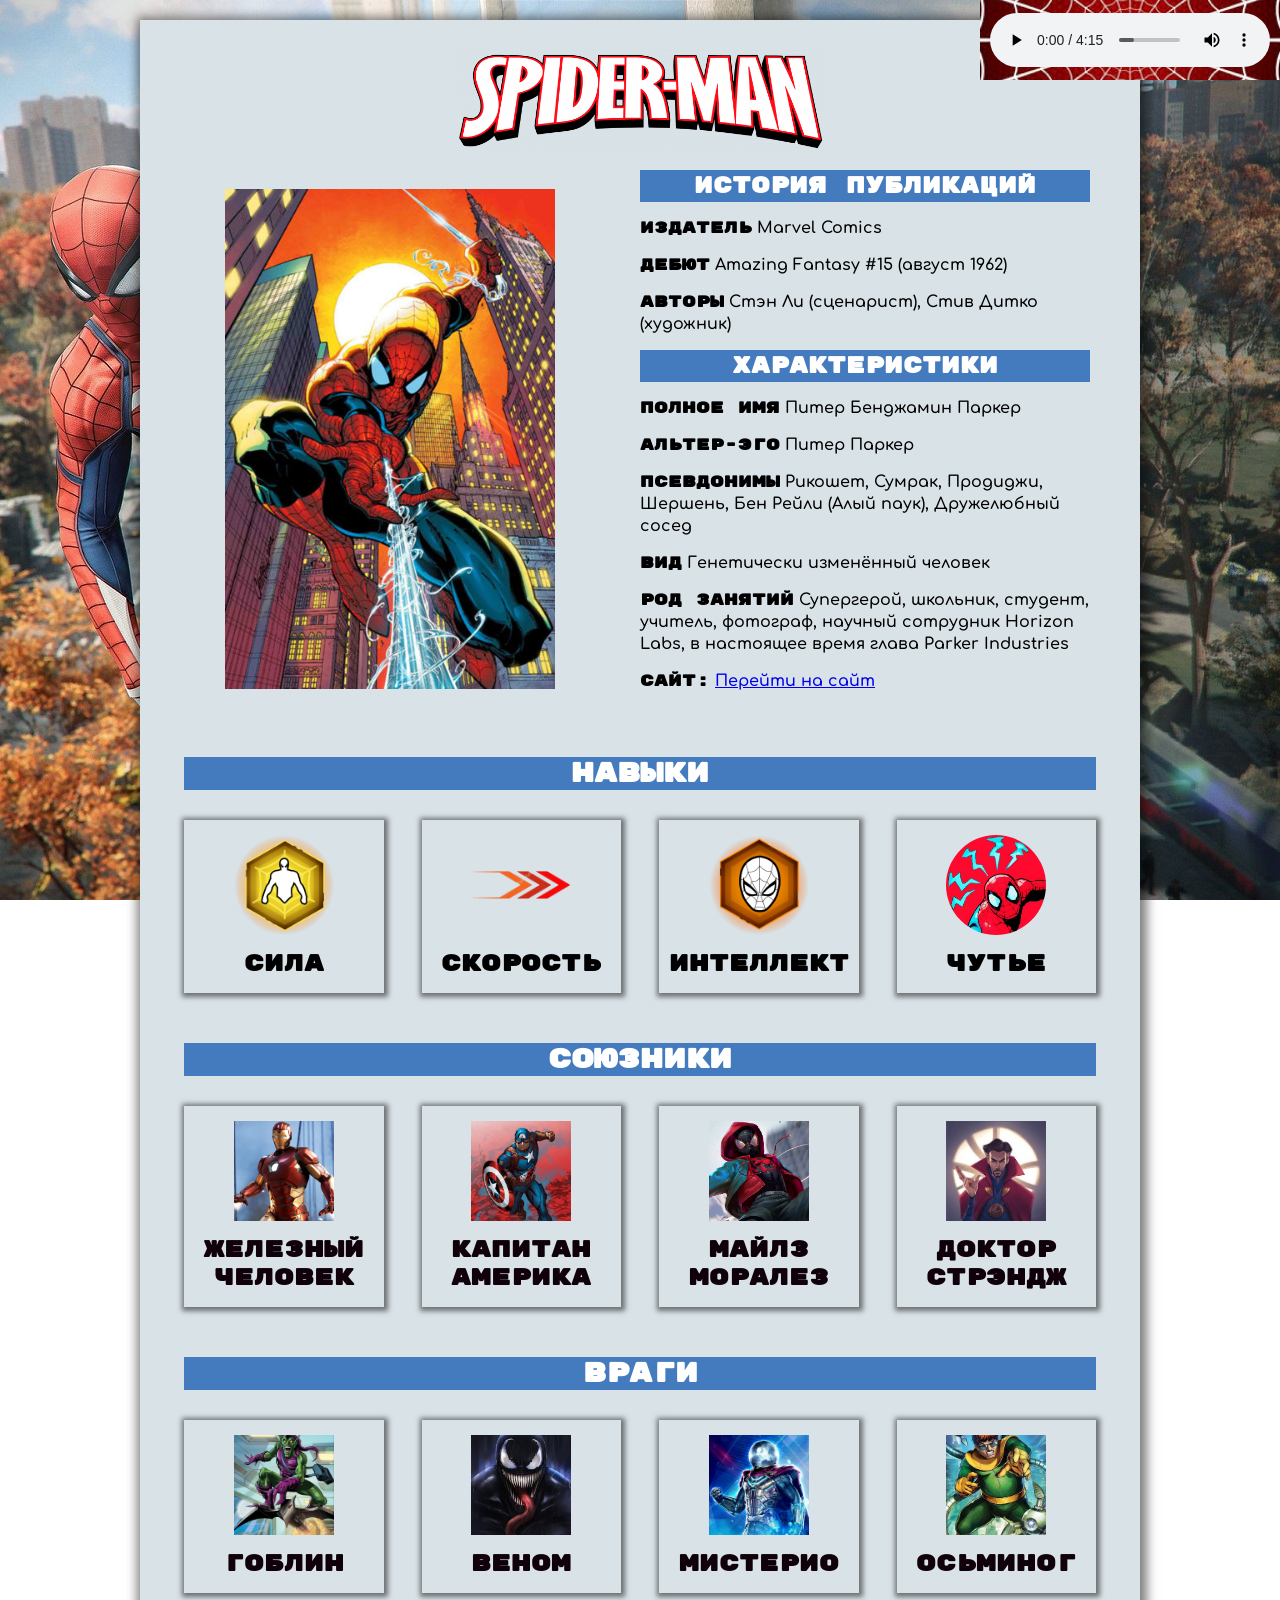
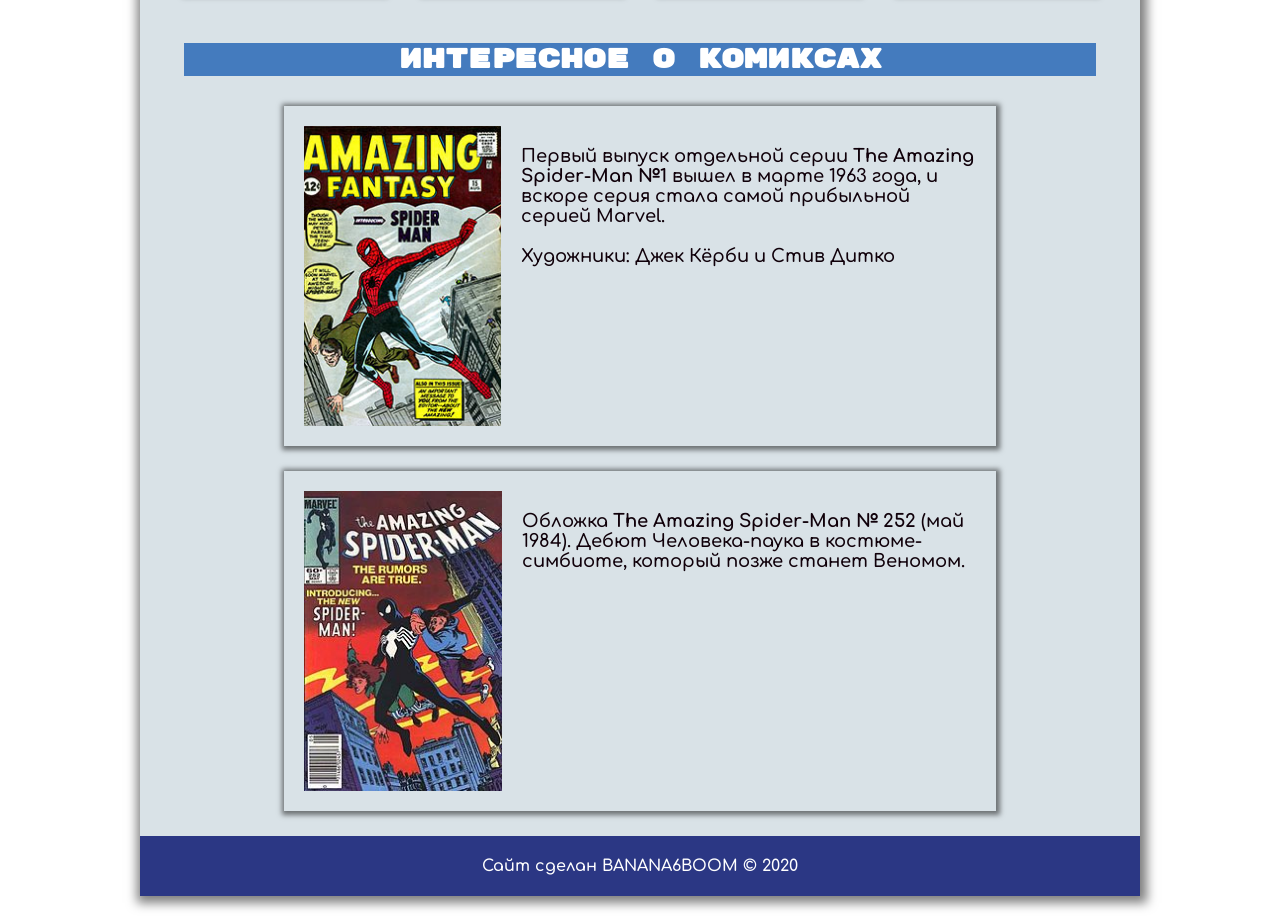
==== index.html @ 51e227b0 "Add files via upload" ====
<!DOCTYPE html>
<html lang="en">

<head>
    <meta charset="UTF-8">
    <meta name="viewport" content="width=device-width, initial-scale=1.0">
    <link rel="stylesheet" href="css/app.css">
    <link href="https://fonts.googleapis.com/css2?family=Architects+Daughter&family=Rubik+Mono+One&display=swap"
        rel="stylesheet">
    <link href="https://fonts.googleapis.com/css2?family=Comfortaa:wght@400;500;600;700&display=swap" rel="stylesheet">
    <title>Spider Man Wiki</title>
</head>

<body>
    <main class="main">
        <div class="audio-player">
            <audio controls autoplay>
                <source src="./audio/Spider-Man Theme Song Trap Remix.mp3" type="audio/mpeg">
            </audio>
        </div>
        <div class="container">
            <div class="main-logo"></div>
            <section class="info">
                <div class="info-column">
                    <div class="info-img"></div>
                </div>
                <div class="info-column">
                    <p class="text-bg">История публикаций</p>
                    <p><span>Издатель</span> Marvel Comics</p>
                    <p><span>Дебют</span> Amazing Fantasy #15 (август 1962)</p>
                    <p><span>Авторы</span> Стэн Ли (сценарист), Стив Дитко (художник)</p>
                    <p class="text-bg">Характеристики</p>
                    <p><span>Полное имя</span> Питер Бенджамин Паркер</p>
                    <p><span>Альтер-эго</span> Питер Паркер</p>
                    <p><span>Псевдонимы</span> Рикошет, Сумрак, Продиджи, Шершень, Бен Рейли (Алый паук), Дружелюбный
                        сосед</p>
                    <p><span>Вид</span> Генетически изменённый человек</p>
                    <p><span>Род занятий</span> Супергерой, школьник, студент, учитель, фотограф, научный сотрудник
                        Horizon Labs, в
                        настоящее время глава Parker Industries</p>
                    <p><span>Сайт:</span> <a target="_blank" href="https://marvel.fandom.com/wiki/Spider-Man">Перейти на
                            сайт</a></p>

                </div>
            </section>
            <section class="skills section">
                <h2>Навыки</h2>
                <div class="ally section-item">
                    <div class="img">
                        <img src="./images/strength.png" alt="Сила">
                    </div>
                    <p class="name">Сила</p>
                </div>
                <div class="ally section-item">
                    <div class="img">
                        <img src="./images/speed.png" alt="Скорость">
                    </div>
                    <p class="name">Скорость</p>
                </div>
                <div class="ally section-item">
                    <div class="img">
                        <img src="./images/intellect.png" alt="Интеллект">
                    </div>
                    <p class="name">Интеллект</p>
                </div>
                <div class="ally section-item">
                    <div class="img">
                        <img src="./images/feel.jpg" alt="Чутье">
                    </div>
                    <p class="name">Чутье</p>
                </div>
            </section>
            <section class="allies section">
                <h2>Союзники</h2>
                <a href="https://marvel.fandom.com/wiki/Tony_Stark" target="_blank" class="section-item">
                    <div class="img">
                        <img class="enemy-img" src="./images/iron-man.jpg" alt="Железный человек">
                    </div>
                    <p class="name">Железный человек</p>
                </a>
                <a href="https://marvel.fandom.com/wiki/Captain_America" target="_blank" class="section-item">
                    <div class="img">
                        <img class="enemy-img" src="./images/america.jpg" alt="Капитан Америка">
                    </div>
                    <p class="name">Капитан Америка</p>
                </a>
                <a href="https://marvel.fandom.com/wiki/Miles_Morales_(Earth-1610)" target="_blank"
                    class="section-item">
                    <div class="img">
                        <img class="enemy-img" src="./images/miles-morales.jpg" alt="Майлз Моралез">
                    </div>
                    <p class="name">Майлз Моралез</p>
                </a>
                <a href="https://marvel.fandom.com/wiki/Doctor_Strange" target="_blank" class="section-item">
                    <div class="img">
                        <img class="enemy-img" src="./images/strange.jpg" alt="Доктор Стрэндж">
                    </div>
                    <p class="name">Доктор Стрэндж</p>
                </a>
            </section>
            <section class="enemies section">
                <h2>Враги</h2>
                <a href="https://marvel.fandom.com/wiki/Norman_Osborn" target="_blank" class="skill section-item">
                    <div class="img">
                        <img class="enemy-img" src="./images/goblin.jpg" alt="Гоблин">
                    </div>
                    <p class="name">Гоблин</p>
                </a>
                <a href="https://marvel.fandom.com/wiki/Venom" target="_blank" class="skill section-item">
                    <div class="img">
                        <img class="enemy-img" src="./images/venom.jpg" alt="Venom">
                    </div>
                    <p class="name">Веном</p>
                </a>
                <a href="https://marvel.fandom.com/wiki/Mysterio" target="_blank" class="skill section-item">
                    <div class="img">
                        <img class="enemy-img" src="./images/misterio.jpg" alt="Мистерио">
                    </div>
                    <p class="name">Мистерио</p>
                </a>
                <a href="https://marvel.fandom.com/wiki/Doctor_Octopus" target="_blank" class="skill section-item">
                    <div class="img">
                        <img class="enemy-img" src="./images/octopus.jpg" alt="Осьминог">
                    </div>
                    <p class="name">Осьминог</p>
                </a>
            </section>
            <section class="section">
                <h2>Интересное о комиксах</h2>
                <a href="https://www.marvel.com/comics/series/1987/the_amazing_spider-man_1963_-_1998" target="_blank"
                    class="comics-item">
                    <img src="./images/first-comics.jpg" alt="Comics">
                    <p>Первый выпуск отдельной серии <b>The Amazing Spider-Man №1</b> вышел в марте 1963 года, и вскоре
                        серия
                        стала самой прибыльной серией Marvel.<br><br>Художники: Джек Кёрби и Стив Дитко</p>
                </a>
                <a href="https://marvel.fandom.com/wiki/Amazing_Spider-Man_Vol_1_252" target="_blank"
                    class="comics-item">
                    <img src="./images/comics.jpg" alt="Comics">
                    <p>Обложка <b>The Amazing Spider-Man № 252</b> (май 1984). Дебют Человека-паука в костюме-симбиоте,
                        который
                        позже станет Веномом.</p>
                </a>
            </section>
            <div class="footer">
                Сайт сделан BANANA6BOOM &copy; 2020
            </div>
        </div>
    </main>
</body>

</html>
---- css/app.css ----
:root {
  --black: #10000a;
  --blue: #447bbe;
  --comforta: "Comfortaa", cursive;
  --crimson: #df1f2d;
  --darkblue: #2b3784;
  --darkblue2: #0a2b4e;
  --darkred: #b11313;
  --gray: #d9e2e7;
  --rubik: "Rubik Mono One", sans-serif;
  --shadow: rgba(0,0,0,.5);
  --white: #fff;
}

* {
  box-sizing: border-box;
  margin: 0;
  padding: 0;
}

body {
  font-family: var(--comforta);
  font-weight: 600;
}

.container {
  max-width: 1000px;
  margin: 0 auto;
  padding: 30px 0 0;
  background-color: var(--gray);
  box-shadow: 2px 2px 10px 5px var(--shadow);
}

.main-logo {
  width: 100%;
  height: auto;
  min-height: 100px;
  margin: 0 auto 20px;
  background: url("../images/spider-man-logo.png") 50% 50% no-repeat;
  background-size: contain;
}

.main {
  position: relative;
  padding: 20px 0;
  background: url("../images/bg1.jpg") 50% 50% no-repeat;
  background-attachment: fixed;
  background-size: cover;
}

.audio-player {
  position: fixed;
  top: 0;
  right: 0;
  display: flex;
  align-items: center;
  justify-content: center;
  width: 300px;
  height: 80px;
  padding: 10px;
  background: url("../images/web.jpg") 50% 50% no-repeat;
  background-size: cover;
}

.info {
  display: flex;
  align-items: center;
  justify-content: space-between;
}

.info-column {
  width: 50%;
  min-height: 500px;
}

.info-column:last-child {
  padding-right: 50px;
}
.info-column:last-child p {
  margin-bottom: 15px;
  line-height: 22px;
}
.info-column:last-child span {
  font-family: var(--rubik);
}
.info-img {
  width: 80%;
  height: auto;
  min-height: 500px;
  margin: 0 auto;
  background: url("../images/AmazingSpiderMan.jpg") 50% 50% no-repeat;
  background-size: contain;
}

.text-bg {
  padding: 5px 0;
  text-align: center;
  color: var(--white);
  background-color: var(--blue);
  font-family: var(--rubik);
  font-size: 22px;
}

.section {
  display: flex;
  align-items: center;
  flex-wrap: wrap;
  justify-content: space-around;
  margin-top: 50px;
  padding: 0 25px;
}

.section a {
  text-decoration: none;
  color: var(--black);
}

h2 {
  width: 96%;
  margin-bottom: 30px;
  text-align: center;
  color: var(--white);
  background-color: var(--blue);
  font-family: var(--rubik);
  font-size: 27px;
}

.section-item {
  width: 21%;
  min-width: 180px;
  padding: 15px 0;
  cursor: pointer;
  transition: all .3s ease-in;
  box-shadow: 1px 1px 5px 3px var(--shadow);
}
.section-item:hover {
  transition: all .3s ease-in;
  transform: scale(1.1);
}

.img img {
  display: block;
  width: 100px;
  height: 100px;
  margin: 0 auto;
  border-radius: 50%;

  object-fit: contain;
}

.name {
  margin-top: 15px;
  text-align: center;
  font-family: var(--rubik);
  font-size: 23px;
}

.enemy-img {
  border-radius: 0 !important;

  object-fit: cover !important;
}

.comics-item {
  display: flex;
  width: 75%;
  margin: 0 auto;
  margin-bottom: 25px;
  padding: 15px;
  transition: .3s ease-in;
  border: 5px solid transparent;
  box-shadow: 1px 1px 5px 3px var(--shadow);
}

.comics-item:hover {
  transition: .3s ease-in;
  border-color: var(--crimson);
}

.comics-item img {
  width: 200px;
  height: 300px;

  object-fit: contain;
}

.comics-item p {
  padding-top: 20px;
  padding-left: 20px;
  font-size: 18px;
  line-height: 20px;
}

.footer {
    height: 60px;
    background-color: var(--darkblue);
    color: var(--white);
    text-align: center;
    line-height: 60px;
}
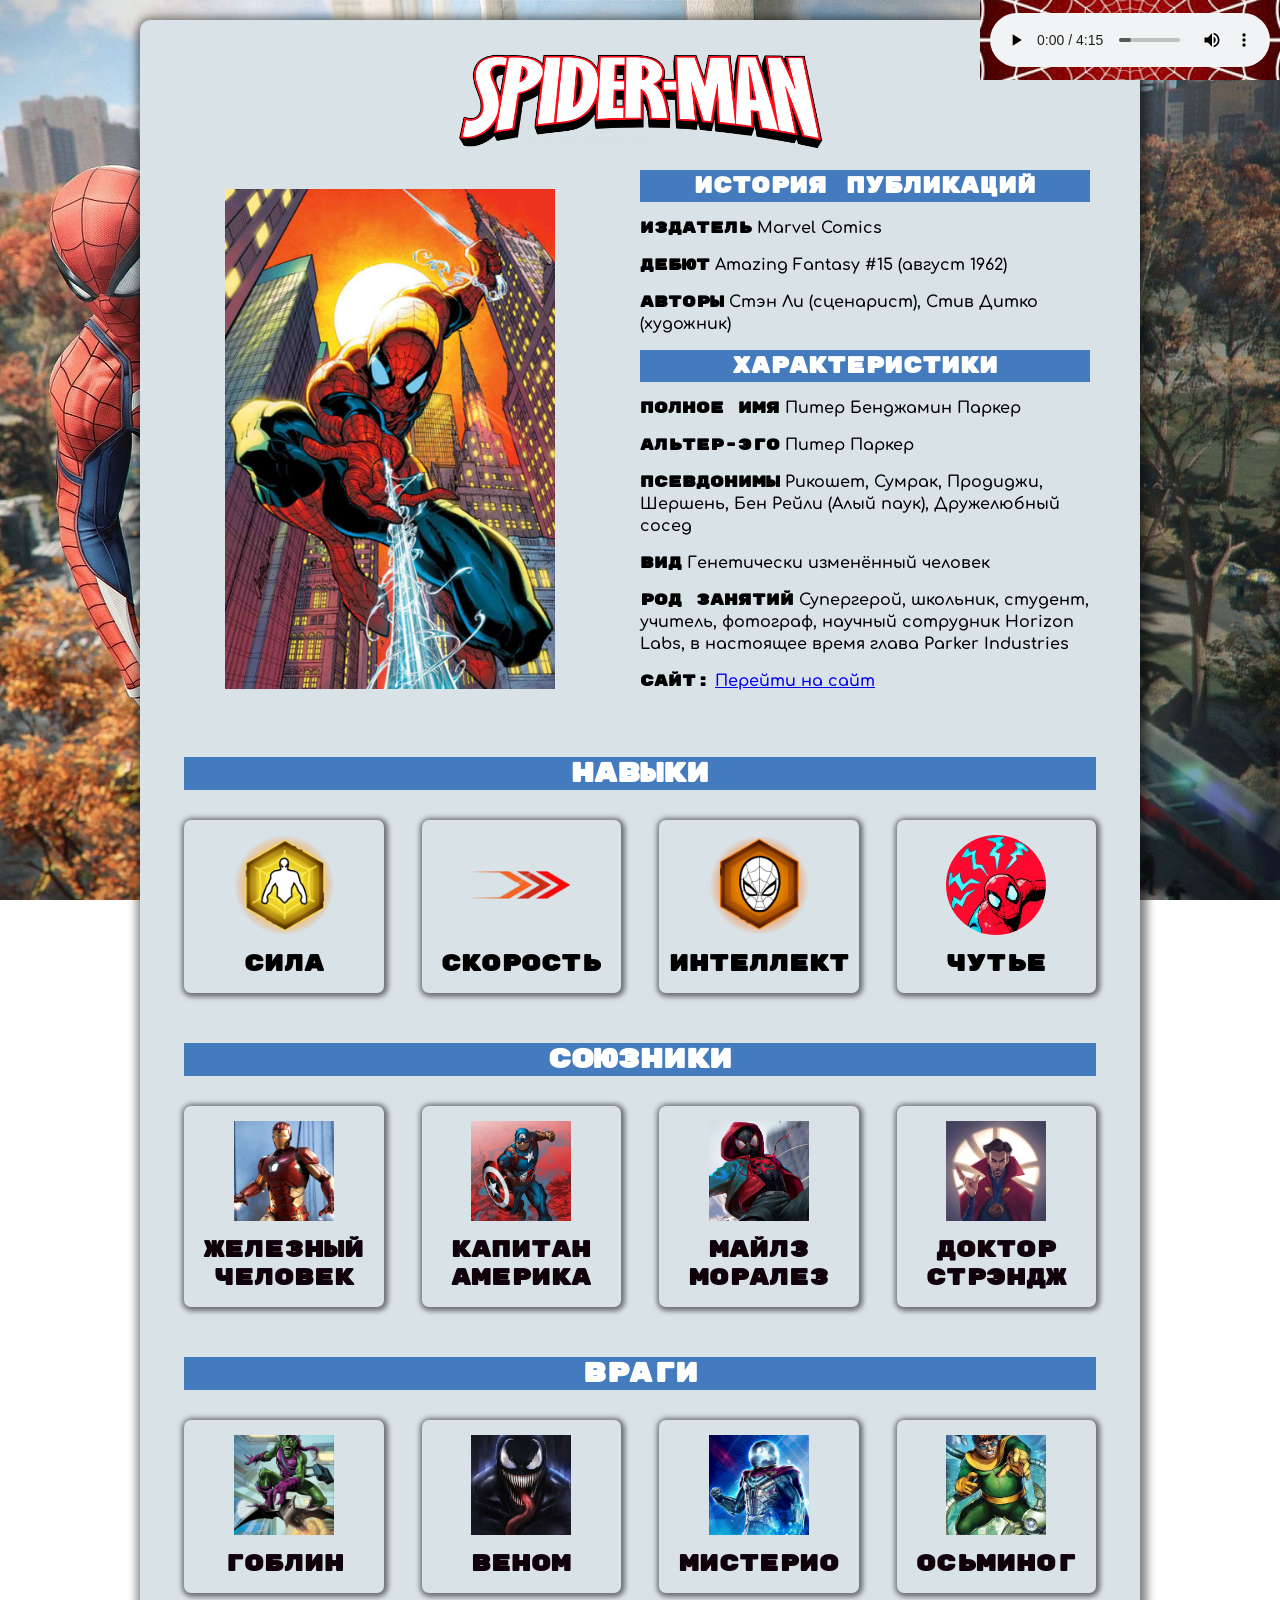
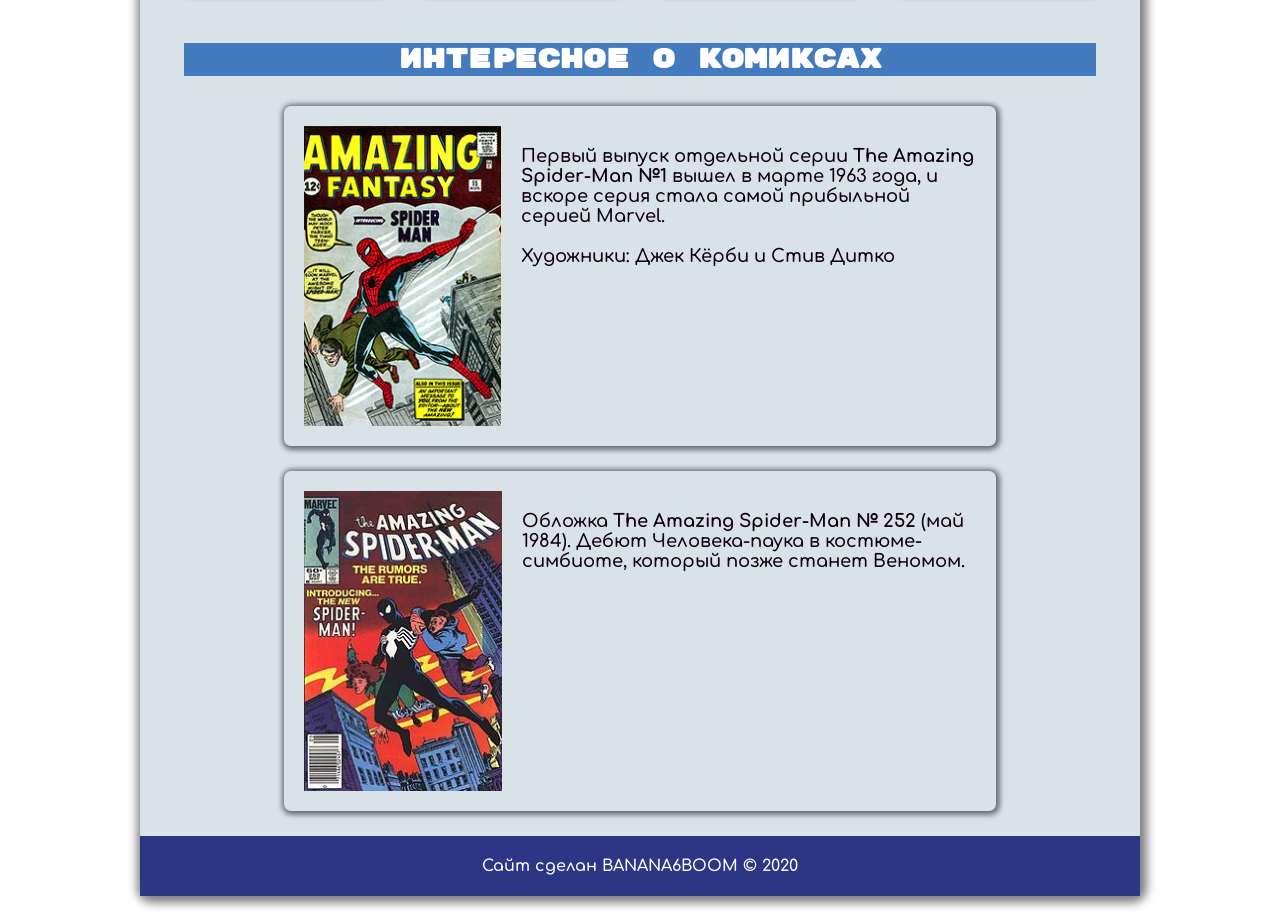
==== commit ed549b28: "add css styles" ====
--- a/index.html
+++ b/index.html
@@ -1,152 +1,152 @@
-<!DOCTYPE html>
-<html lang="en">
-
-<head>
-    <meta charset="UTF-8">
-    <meta name="viewport" content="width=device-width, initial-scale=1.0">
-    <link rel="stylesheet" href="css/app.css">
-    <link href="https://fonts.googleapis.com/css2?family=Architects+Daughter&family=Rubik+Mono+One&display=swap"
-        rel="stylesheet">
-    <link href="https://fonts.googleapis.com/css2?family=Comfortaa:wght@400;500;600;700&display=swap" rel="stylesheet">
-    <title>Spider Man Wiki</title>
-</head>
-
-<body>
-    <main class="main">
-        <div class="audio-player">
-            <audio controls autoplay>
-                <source src="./audio/Spider-Man Theme Song Trap Remix.mp3" type="audio/mpeg">
-            </audio>
-        </div>
-        <div class="container">
-            <div class="main-logo"></div>
-            <section class="info">
-                <div class="info-column">
-                    <div class="info-img"></div>
-                </div>
-                <div class="info-column">
-                    <p class="text-bg">История публикаций</p>
-                    <p><span>Издатель</span> Marvel Comics</p>
-                    <p><span>Дебют</span> Amazing Fantasy #15 (август 1962)</p>
-                    <p><span>Авторы</span> Стэн Ли (сценарист), Стив Дитко (художник)</p>
-                    <p class="text-bg">Характеристики</p>
-                    <p><span>Полное имя</span> Питер Бенджамин Паркер</p>
-                    <p><span>Альтер-эго</span> Питер Паркер</p>
-                    <p><span>Псевдонимы</span> Рикошет, Сумрак, Продиджи, Шершень, Бен Рейли (Алый паук), Дружелюбный
-                        сосед</p>
-                    <p><span>Вид</span> Генетически изменённый человек</p>
-                    <p><span>Род занятий</span> Супергерой, школьник, студент, учитель, фотограф, научный сотрудник
-                        Horizon Labs, в
-                        настоящее время глава Parker Industries</p>
-                    <p><span>Сайт:</span> <a target="_blank" href="https://marvel.fandom.com/wiki/Spider-Man">Перейти на
-                            сайт</a></p>
-
-                </div>
-            </section>
-            <section class="skills section">
-                <h2>Навыки</h2>
-                <div class="ally section-item">
-                    <div class="img">
-                        <img src="./images/strength.png" alt="Сила">
-                    </div>
-                    <p class="name">Сила</p>
-                </div>
-                <div class="ally section-item">
-                    <div class="img">
-                        <img src="./images/speed.png" alt="Скорость">
-                    </div>
-                    <p class="name">Скорость</p>
-                </div>
-                <div class="ally section-item">
-                    <div class="img">
-                        <img src="./images/intellect.png" alt="Интеллект">
-                    </div>
-                    <p class="name">Интеллект</p>
-                </div>
-                <div class="ally section-item">
-                    <div class="img">
-                        <img src="./images/feel.jpg" alt="Чутье">
-                    </div>
-                    <p class="name">Чутье</p>
-                </div>
-            </section>
-            <section class="allies section">
-                <h2>Союзники</h2>
-                <a href="https://marvel.fandom.com/wiki/Tony_Stark" target="_blank" class="section-item">
-                    <div class="img">
-                        <img class="enemy-img" src="./images/iron-man.jpg" alt="Железный человек">
-                    </div>
-                    <p class="name">Железный человек</p>
-                </a>
-                <a href="https://marvel.fandom.com/wiki/Captain_America" target="_blank" class="section-item">
-                    <div class="img">
-                        <img class="enemy-img" src="./images/america.jpg" alt="Капитан Америка">
-                    </div>
-                    <p class="name">Капитан Америка</p>
-                </a>
-                <a href="https://marvel.fandom.com/wiki/Miles_Morales_(Earth-1610)" target="_blank"
-                    class="section-item">
-                    <div class="img">
-                        <img class="enemy-img" src="./images/miles-morales.jpg" alt="Майлз Моралез">
-                    </div>
-                    <p class="name">Майлз Моралез</p>
-                </a>
-                <a href="https://marvel.fandom.com/wiki/Doctor_Strange" target="_blank" class="section-item">
-                    <div class="img">
-                        <img class="enemy-img" src="./images/strange.jpg" alt="Доктор Стрэндж">
-                    </div>
-                    <p class="name">Доктор Стрэндж</p>
-                </a>
-            </section>
-            <section class="enemies section">
-                <h2>Враги</h2>
-                <a href="https://marvel.fandom.com/wiki/Norman_Osborn" target="_blank" class="skill section-item">
-                    <div class="img">
-                        <img class="enemy-img" src="./images/goblin.jpg" alt="Гоблин">
-                    </div>
-                    <p class="name">Гоблин</p>
-                </a>
-                <a href="https://marvel.fandom.com/wiki/Venom" target="_blank" class="skill section-item">
-                    <div class="img">
-                        <img class="enemy-img" src="./images/venom.jpg" alt="Venom">
-                    </div>
-                    <p class="name">Веном</p>
-                </a>
-                <a href="https://marvel.fandom.com/wiki/Mysterio" target="_blank" class="skill section-item">
-                    <div class="img">
-                        <img class="enemy-img" src="./images/misterio.jpg" alt="Мистерио">
-                    </div>
-                    <p class="name">Мистерио</p>
-                </a>
-                <a href="https://marvel.fandom.com/wiki/Doctor_Octopus" target="_blank" class="skill section-item">
-                    <div class="img">
-                        <img class="enemy-img" src="./images/octopus.jpg" alt="Осьминог">
-                    </div>
-                    <p class="name">Осьминог</p>
-                </a>
-            </section>
-            <section class="section">
-                <h2>Интересное о комиксах</h2>
-                <a href="https://www.marvel.com/comics/series/1987/the_amazing_spider-man_1963_-_1998" target="_blank"
-                    class="comics-item">
-                    <img src="./images/first-comics.jpg" alt="Comics">
-                    <p>Первый выпуск отдельной серии <b>The Amazing Spider-Man №1</b> вышел в марте 1963 года, и вскоре
-                        серия
-                        стала самой прибыльной серией Marvel.<br><br>Художники: Джек Кёрби и Стив Дитко</p>
-                </a>
-                <a href="https://marvel.fandom.com/wiki/Amazing_Spider-Man_Vol_1_252" target="_blank"
-                    class="comics-item">
-                    <img src="./images/comics.jpg" alt="Comics">
-                    <p>Обложка <b>The Amazing Spider-Man № 252</b> (май 1984). Дебют Человека-паука в костюме-симбиоте,
-                        который
-                        позже станет Веномом.</p>
-                </a>
-            </section>
-            <div class="footer">
-                Сайт сделан BANANA6BOOM &copy; 2020
-            </div>
-        </div>
-    </main>
-</body>
-
+<!DOCTYPE html>
+<html lang="en">
+
+<head>
+    <meta charset="UTF-8">
+    <meta name="viewport" content="width=device-width, initial-scale=1.0">
+    <link rel="stylesheet" href="css/app.css">
+    <link href="https://fonts.googleapis.com/css2?family=Architects+Daughter&family=Rubik+Mono+One&display=swap"
+        rel="stylesheet">
+    <link href="https://fonts.googleapis.com/css2?family=Comfortaa:wght@400;500;600;700&display=swap" rel="stylesheet">
+    <title>Spider Man Wiki</title>
+</head>
+
+<body>
+    <main class="main">
+        <div class="audio-player">
+            <audio controls autoplay>
+                <source src="./audio/Spider-Man Theme Song Trap Remix.mp3" type="audio/mpeg">
+            </audio>
+        </div>
+        <div class="container">
+            <div class="main-logo"></div>
+            <section class="info">
+                <div class="info-column">
+                    <div class="info-img"></div>
+                </div>
+                <div class="info-column">
+                    <p class="text-bg">История публикаций</p>
+                    <p><span>Издатель</span> Marvel Comics</p>
+                    <p><span>Дебют</span> Amazing Fantasy #15 (август 1962)</p>
+                    <p><span>Авторы</span> Стэн Ли (сценарист), Стив Дитко (художник)</p>
+                    <p class="text-bg">Характеристики</p>
+                    <p><span>Полное имя</span> Питер Бенджамин Паркер</p>
+                    <p><span>Альтер-эго</span> Питер Паркер</p>
+                    <p><span>Псевдонимы</span> Рикошет, Сумрак, Продиджи, Шершень, Бен Рейли (Алый паук), Дружелюбный
+                        сосед</p>
+                    <p><span>Вид</span> Генетически изменённый человек</p>
+                    <p><span>Род занятий</span> Супергерой, школьник, студент, учитель, фотограф, научный сотрудник
+                        Horizon Labs, в
+                        настоящее время глава Parker Industries</p>
+                    <p><span>Сайт:</span> <a target="_blank" href="https://marvel.fandom.com/wiki/Spider-Man">Перейти на
+                            сайт</a></p>
+
+                </div>
+            </section>
+            <section class="skills section">
+                <h2>Навыки</h2>
+                <div class="skill section-item">
+                    <div class="img">
+                        <img src="./images/strength.png" alt="Сила">
+                    </div>
+                    <p class="name">Сила</p>
+                </div>
+                <div class="skill section-item">
+                    <div class="img">
+                        <img src="./images/speed.png" alt="Скорость">
+                    </div>
+                    <p class="name">Скорость</p>
+                </div>
+                <div class="skill section-item">
+                    <div class="img">
+                        <img src="./images/intellect.png" alt="Интеллект">
+                    </div>
+                    <p class="name">Интеллект</p>
+                </div>
+                <div class="skill section-item">
+                    <div class="img">
+                        <img src="./images/feel.jpg" alt="Чутье">
+                    </div>
+                    <p class="name">Чутье</p>
+                </div>
+            </section>
+            <section class="allies section">
+                <h2>Союзники</h2>
+                <a href="https://marvel.fandom.com/wiki/Tony_Stark" target="_blank" class="section-item">
+                    <div class="img">
+                        <img class="enemy-img" src="./images/iron-man.jpg" alt="Железный человек">
+                    </div>
+                    <p class="name">Железный человек</p>
+                </a>
+                <a href="https://marvel.fandom.com/wiki/Captain_America" target="_blank" class="section-item">
+                    <div class="img">
+                        <img class="enemy-img" src="./images/america.jpg" alt="Капитан Америка">
+                    </div>
+                    <p class="name">Капитан Америка</p>
+                </a>
+                <a href="https://marvel.fandom.com/wiki/Miles_Morales_(Earth-1610)" target="_blank"
+                    class="section-item">
+                    <div class="img">
+                        <img class="enemy-img" src="./images/miles-morales.jpg" alt="Майлз Моралез">
+                    </div>
+                    <p class="name">Майлз Моралез</p>
+                </a>
+                <a href="https://marvel.fandom.com/wiki/Doctor_Strange" target="_blank" class="section-item">
+                    <div class="img">
+                        <img class="enemy-img" src="./images/strange.jpg" alt="Доктор Стрэндж">
+                    </div>
+                    <p class="name">Доктор Стрэндж</p>
+                </a>
+            </section>
+            <section class="enemies section">
+                <h2>Враги</h2>
+                <a href="https://marvel.fandom.com/wiki/Norman_Osborn" target="_blank" class="section-item">
+                    <div class="img">
+                        <img class="enemy-img" src="./images/goblin.jpg" alt="Гоблин">
+                    </div>
+                    <p class="name">Гоблин</p>
+                </a>
+                <a href="https://marvel.fandom.com/wiki/Venom" target="_blank" class="section-item">
+                    <div class="img">
+                        <img class="enemy-img" src="./images/venom.jpg" alt="Venom">
+                    </div>
+                    <p class="name">Веном</p>
+                </a>
+                <a href="https://marvel.fandom.com/wiki/Mysterio" target="_blank" class="section-item">
+                    <div class="img">
+                        <img class="enemy-img" src="./images/misterio.jpg" alt="Мистерио">
+                    </div>
+                    <p class="name">Мистерио</p>
+                </a>
+                <a href="https://marvel.fandom.com/wiki/Doctor_Octopus" target="_blank" class="section-item">
+                    <div class="img">
+                        <img class="enemy-img" src="./images/octopus.jpg" alt="Осьминог">
+                    </div>
+                    <p class="name">Осьминог</p>
+                </a>
+            </section>
+            <section class="section">
+                <h2>Интересное о комиксах</h2>
+                <a href="https://www.marvel.com/comics/series/1987/the_amazing_spider-man_1963_-_1998" target="_blank"
+                    class="comics-item">
+                    <img src="./images/first-comics.jpg" alt="Comics">
+                    <p>Первый выпуск отдельной серии <b>The Amazing Spider-Man №1</b> вышел в марте 1963 года, и вскоре
+                        серия
+                        стала самой прибыльной серией Marvel.<br><br>Художники: Джек Кёрби и Стив Дитко</p>
+                </a>
+                <a href="https://marvel.fandom.com/wiki/Amazing_Spider-Man_Vol_1_252" target="_blank"
+                    class="comics-item">
+                    <img src="./images/comics.jpg" alt="Comics">
+                    <p>Обложка <b>The Amazing Spider-Man № 252</b> (май 1984). Дебют Человека-паука в костюме-симбиоте,
+                        который
+                        позже станет Веномом.</p>
+                </a>
+            </section>
+            <div class="footer">
+                Сайт сделан BANANA6BOOM &copy; 2020
+            </div>
+        </div>
+    </main>
+</body>
+
 </html>
--- a/css/app.css
+++ b/css/app.css
@@ -1,202 +1,219 @@
-:root {
-  --black: #10000a;
-  --blue: #447bbe;
-  --comforta: "Comfortaa", cursive;
-  --crimson: #df1f2d;
-  --darkblue: #2b3784;
-  --darkblue2: #0a2b4e;
-  --darkred: #b11313;
-  --gray: #d9e2e7;
-  --rubik: "Rubik Mono One", sans-serif;
-  --shadow: rgba(0,0,0,.5);
-  --white: #fff;
-}
-
-* {
-  box-sizing: border-box;
-  margin: 0;
-  padding: 0;
-}
-
-body {
-  font-family: var(--comforta);
-  font-weight: 600;
-}
-
-.container {
-  max-width: 1000px;
-  margin: 0 auto;
-  padding: 30px 0 0;
-  background-color: var(--gray);
-  box-shadow: 2px 2px 10px 5px var(--shadow);
-}
-
-.main-logo {
-  width: 100%;
-  height: auto;
-  min-height: 100px;
-  margin: 0 auto 20px;
-  background: url("../images/spider-man-logo.png") 50% 50% no-repeat;
-  background-size: contain;
-}
-
-.main {
-  position: relative;
-  padding: 20px 0;
-  background: url("../images/bg1.jpg") 50% 50% no-repeat;
-  background-attachment: fixed;
-  background-size: cover;
-}
-
-.audio-player {
-  position: fixed;
-  top: 0;
-  right: 0;
-  display: flex;
-  align-items: center;
-  justify-content: center;
-  width: 300px;
-  height: 80px;
-  padding: 10px;
-  background: url("../images/web.jpg") 50% 50% no-repeat;
-  background-size: cover;
-}
-
-.info {
-  display: flex;
-  align-items: center;
-  justify-content: space-between;
-}
-
-.info-column {
-  width: 50%;
-  min-height: 500px;
-}
-
-.info-column:last-child {
-  padding-right: 50px;
-}
-.info-column:last-child p {
-  margin-bottom: 15px;
-  line-height: 22px;
-}
-.info-column:last-child span {
-  font-family: var(--rubik);
-}
-.info-img {
-  width: 80%;
-  height: auto;
-  min-height: 500px;
-  margin: 0 auto;
-  background: url("../images/AmazingSpiderMan.jpg") 50% 50% no-repeat;
-  background-size: contain;
-}
-
-.text-bg {
-  padding: 5px 0;
-  text-align: center;
-  color: var(--white);
-  background-color: var(--blue);
-  font-family: var(--rubik);
-  font-size: 22px;
-}
-
-.section {
-  display: flex;
-  align-items: center;
-  flex-wrap: wrap;
-  justify-content: space-around;
-  margin-top: 50px;
-  padding: 0 25px;
-}
-
-.section a {
-  text-decoration: none;
-  color: var(--black);
-}
-
-h2 {
-  width: 96%;
-  margin-bottom: 30px;
-  text-align: center;
-  color: var(--white);
-  background-color: var(--blue);
-  font-family: var(--rubik);
-  font-size: 27px;
-}
-
-.section-item {
-  width: 21%;
-  min-width: 180px;
-  padding: 15px 0;
-  cursor: pointer;
-  transition: all .3s ease-in;
-  box-shadow: 1px 1px 5px 3px var(--shadow);
-}
-.section-item:hover {
-  transition: all .3s ease-in;
-  transform: scale(1.1);
-}
-
-.img img {
-  display: block;
-  width: 100px;
-  height: 100px;
-  margin: 0 auto;
-  border-radius: 50%;
-
-  object-fit: contain;
-}
-
-.name {
-  margin-top: 15px;
-  text-align: center;
-  font-family: var(--rubik);
-  font-size: 23px;
-}
-
-.enemy-img {
-  border-radius: 0 !important;
-
-  object-fit: cover !important;
-}
-
-.comics-item {
-  display: flex;
-  width: 75%;
-  margin: 0 auto;
-  margin-bottom: 25px;
-  padding: 15px;
-  transition: .3s ease-in;
-  border: 5px solid transparent;
-  box-shadow: 1px 1px 5px 3px var(--shadow);
-}
-
-.comics-item:hover {
-  transition: .3s ease-in;
-  border-color: var(--crimson);
-}
-
-.comics-item img {
-  width: 200px;
-  height: 300px;
-
-  object-fit: contain;
-}
-
-.comics-item p {
-  padding-top: 20px;
-  padding-left: 20px;
-  font-size: 18px;
-  line-height: 20px;
-}
-
-.footer {
-    height: 60px;
-    background-color: var(--darkblue);
-    color: var(--white);
-    text-align: center;
-    line-height: 60px;
-}
-
-
+:root {
+  --black: #10000a;
+  --blue: #447bbe;
+  --comforta: "Comfortaa", cursive;
+  --crimson: #df1f2d;
+  --darkblue: #2b3784;
+  --darkblue2: #0a2b4e;
+  --darkred: #b11313;
+  --gray: #d9e2e7;
+  --rubik: "Rubik Mono One", sans-serif;
+  --shadow: rgba(0,0,0,.5);
+  --white: #fff;
+  --gold: #ffd700;
+}
+
+* {
+  box-sizing: border-box;
+  margin: 0;
+  padding: 0;
+}
+
+body {
+  font-family: var(--comforta);
+  font-weight: 600;
+}
+
+.container {
+  max-width: 1000px;
+  margin: 0 auto;
+  padding: 30px 0 0;
+  background-color: var(--gray);
+  box-shadow: 2px 2px 10px 5px var(--shadow);
+  border-radius: 10px;
+}
+
+.main-logo {
+  width: 100%;
+  height: auto;
+  min-height: 100px;
+  margin: 0 auto 20px;
+  background: url("../images/spider-man-logo.png") 50% 50% no-repeat;
+  background-size: contain;
+}
+
+.main {
+  position: relative;
+  padding: 20px 0;
+  background: url("../images/bg1.jpg") 50% 50% no-repeat;
+  background-attachment: fixed;
+  background-size: cover;
+}
+
+.audio-player {
+  position: fixed;
+  top: 0;
+  right: 0;
+  display: flex;
+  align-items: center;
+  justify-content: center;
+  width: 300px;
+  height: 80px;
+  padding: 10px;
+  background: url("../images/web.jpg") 50% 50% no-repeat;
+  background-size: cover;
+}
+
+.info {
+  display: flex;
+  align-items: center;
+  justify-content: space-between;
+}
+
+.info-column {
+  width: 50%;
+  min-height: 500px;
+}
+
+.info-column:last-child {
+  padding-right: 50px;
+}
+.info-column:last-child p {
+  margin-bottom: 15px;
+  line-height: 22px;
+}
+.info-column:last-child span {
+  font-family: var(--rubik);
+}
+.info-img {
+  width: 80%;
+  height: auto;
+  min-height: 500px;
+  margin: 0 auto;
+  background: url("../images/AmazingSpiderMan.jpg") 50% 50% no-repeat;
+  background-size: contain;
+}
+
+.text-bg {
+  padding: 5px 0;
+  text-align: center;
+  color: var(--white);
+  background-color: var(--blue);
+  font-family: var(--rubik);
+  font-size: 22px;
+}
+
+.section {
+  display: flex;
+  align-items: center;
+  flex-wrap: wrap;
+  justify-content: space-around;
+  margin-top: 50px;
+  padding: 0 25px;
+}
+
+.section a {
+  text-decoration: none;
+  color: var(--black);
+}
+
+.skill:nth-child(2):hover {
+  box-shadow: 1px 1px 10px 10px var(--crimson);
+}
+.skill:nth-child(3):hover {
+  box-shadow: 1px 1px 10px 10px var(--darkblue);
+}
+.skill:nth-child(4):hover {
+  box-shadow: 1px 1px 10px 10px var(--white);
+}
+.skill:nth-child(5):hover {
+  box-shadow: 1px 1px 10px 10px var(--gold);
+}
+
+h2 {
+  width: 96%;
+  margin-bottom: 30px;
+  text-align: center;
+  color: var(--white);
+  background-color: var(--blue);
+  font-family: var(--rubik);
+  font-size: 27px;
+}
+
+.section-item {
+  width: 21%;
+  min-width: 180px;
+  padding: 15px 0;
+  cursor: pointer;
+  transition: all .3s ease-in;
+  box-shadow: 1px 1px 5px 3px var(--shadow);
+  border-radius: 7px;
+}
+.section-item:hover {
+  transition: all .3s ease-in;
+  transform: scale(1.1);
+}
+
+.img img {
+  display: block;
+  width: 100px;
+  height: 100px;
+  margin: 0 auto;
+  border-radius: 50%;
+
+  object-fit: contain;
+}
+
+.name {
+  margin-top: 15px;
+  text-align: center;
+  font-family: var(--rubik);
+  font-size: 23px;
+}
+
+.enemy-img {
+  border-radius: 0 !important;
+
+  object-fit: cover !important;
+}
+
+.comics-item {
+  display: flex;
+  width: 75%;
+  margin: 0 auto;
+  margin-bottom: 25px;
+  padding: 15px;
+  transition: .3s ease-in;
+  border: 5px solid transparent;
+  box-shadow: 1px 1px 5px 3px var(--shadow);
+  border-radius: 7px;
+}
+
+.comics-item:hover {
+  transition: .3s ease-in;
+  border-color: var(--crimson);
+}
+
+.comics-item img {
+  width: 200px;
+  height: 300px;
+
+  object-fit: contain;
+}
+
+.comics-item p {
+  padding-top: 20px;
+  padding-left: 20px;
+  font-size: 18px;
+  line-height: 20px;
+}
+
+.footer {
+    height: 60px;
+    background-color: var(--darkblue);
+    color: var(--white);
+    text-align: center;
+    line-height: 60px;
+}
+
+
